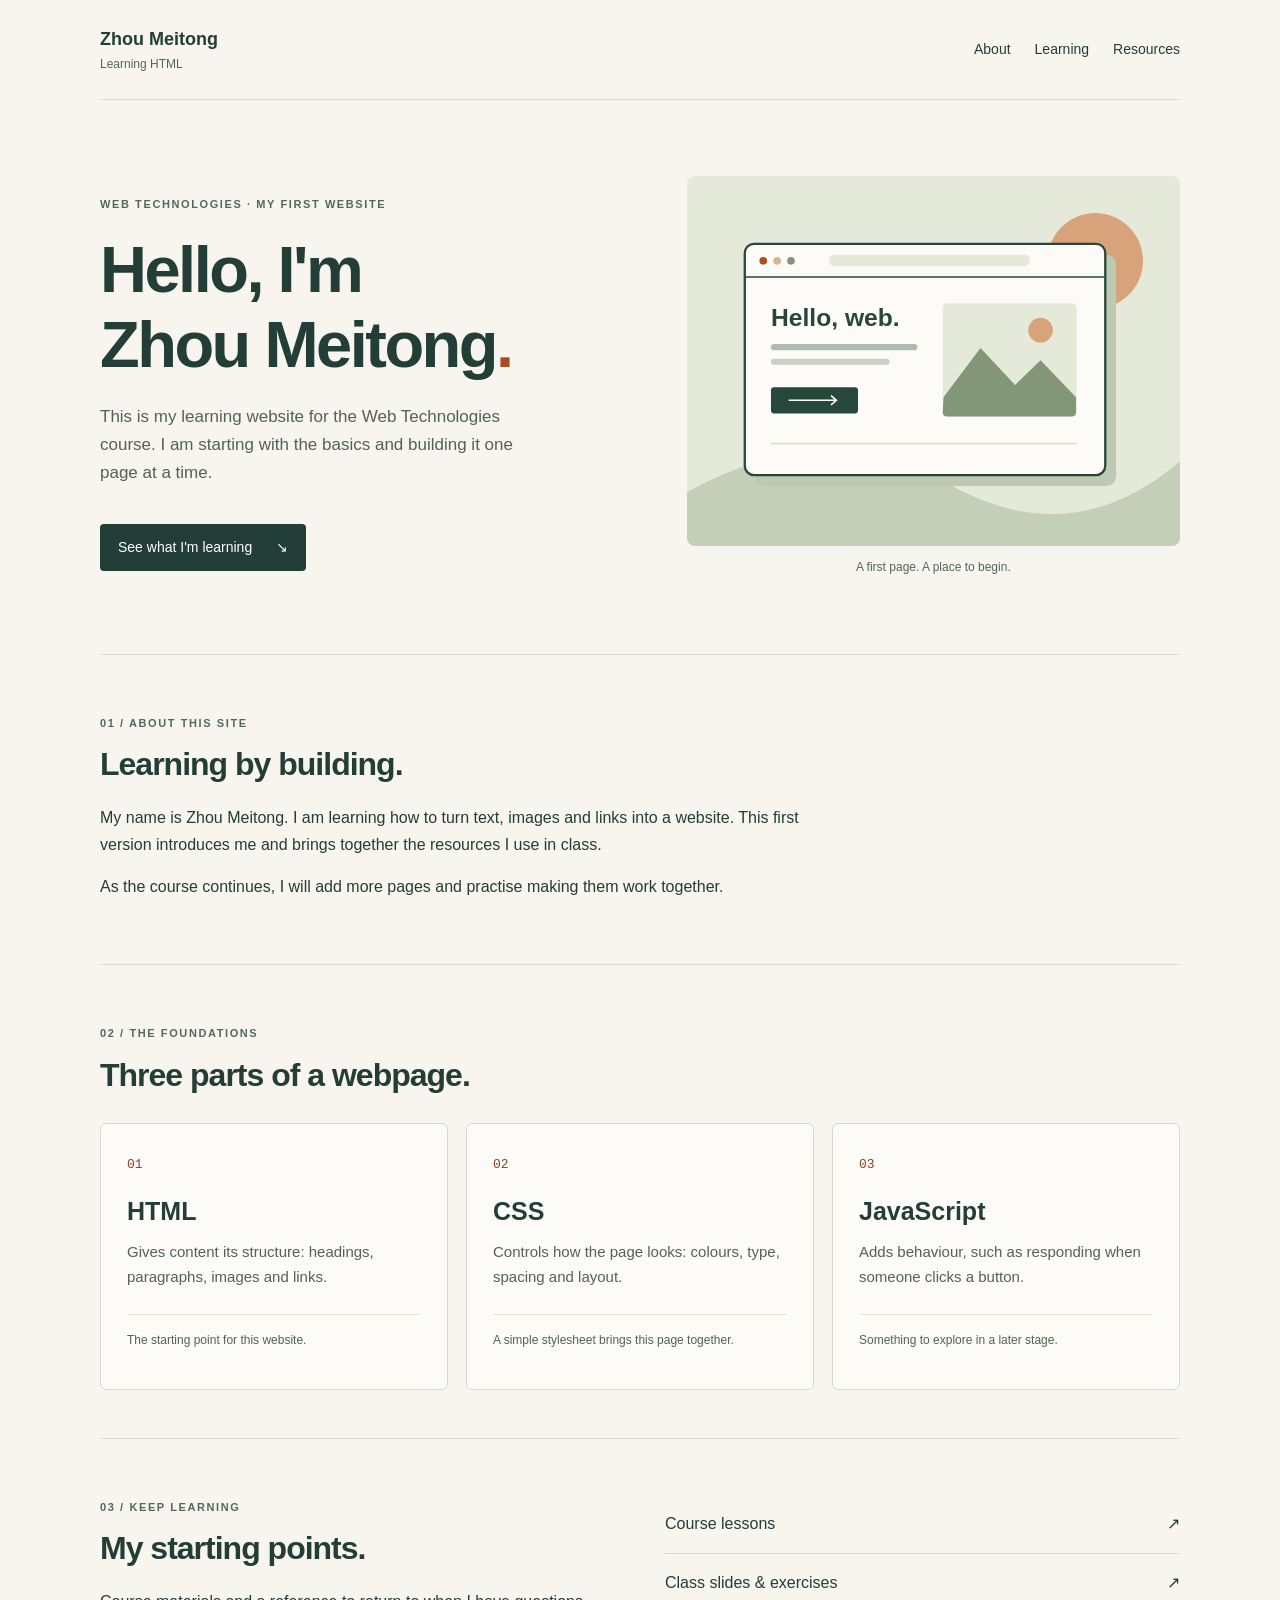
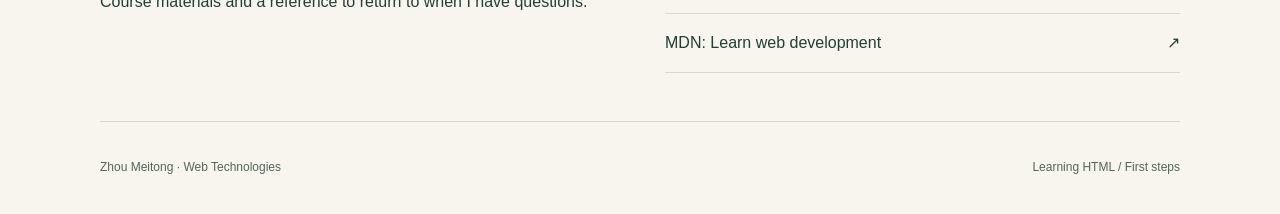
==== index.html @ 3f20404f "Build first learning homepage for Zhou Meitong" ====
<!DOCTYPE html>
<html lang="en">
<head>
  <meta charset="UTF-8">
  <meta name="viewport" content="width=device-width, initial-scale=1.0">
  <meta name="description" content="Zhou Meitong's learning website for Web Technologies: a first step into HTML, CSS and JavaScript.">
  <title>Zhou Meitong | Learning HTML</title>
  <link rel="stylesheet" href="style.css">
</head>
<body>
  <header class="site-header">
    <a class="site-name" href="index.html">Zhou Meitong<span>Learning HTML</span></a>
    <nav aria-label="Main navigation">
      <a href="#about">About</a>
      <a href="#learning">Learning</a>
      <a href="#resources">Resources</a>
    </nav>
  </header>

  <main>
    <section class="hero" aria-labelledby="page-title">
      <div>
        <p class="eyebrow">WEB TECHNOLOGIES · MY FIRST WEBSITE</p>
        <h1 id="page-title">Hello, I'm<br>Zhou Meitong<span class="accent">.</span></h1>
        <p class="intro">This is my learning website for the Web Technologies course. I am starting with the basics and building it one page at a time.</p>
        <a class="button" href="#learning">See what I'm learning <span aria-hidden="true">↘</span></a>
      </div>
      <figure>
        <img src="images/first-page.svg" width="640" height="480" alt="An illustration of a browser window with a heading, text and an image: the building blocks of a webpage.">
        <figcaption>A first page. A place to begin.</figcaption>
      </figure>
    </section>

    <section id="about" class="about section">
      <p class="eyebrow">01 / ABOUT THIS SITE</p>
      <h2>Learning by building.</h2>
      <p>My name is Zhou Meitong. I am learning how to turn text, images and links into a website. This first version introduces me and brings together the resources I use in class.</p>
      <p>As the course continues, I will add more pages and practise making them work together.</p>
    </section>

    <section id="learning" class="section">
      <p class="eyebrow">02 / THE FOUNDATIONS</p>
      <h2>Three parts of a webpage.</h2>
      <div class="cards">
        <article>
          <span class="number">01</span>
          <h3>HTML</h3>
          <p>Gives content its structure: headings, paragraphs, images and links.</p>
          <p class="note">The starting point for this website.</p>
        </article>
        <article>
          <span class="number">02</span>
          <h3>CSS</h3>
          <p>Controls how the page looks: colours, type, spacing and layout.</p>
          <p class="note">A simple stylesheet brings this page together.</p>
        </article>
        <article>
          <span class="number">03</span>
          <h3>JavaScript</h3>
          <p>Adds behaviour, such as responding when someone clicks a button.</p>
          <p class="note">Something to explore in a later stage.</p>
        </article>
      </div>
    </section>

    <section id="resources" class="section resources">
      <div>
        <p class="eyebrow">03 / KEEP LEARNING</p>
        <h2>My starting points.</h2>
        <p>Course materials and a reference to return to when I have questions.</p>
      </div>
      <ul>
        <li><a href="https://webtech.landrock.io/course">Course lessons <span aria-hidden="true">↗</span></a></li>
        <li><a href="https://webtech.landrock.io/sessions">Class slides &amp; exercises <span aria-hidden="true">↗</span></a></li>
        <li><a href="https://developer.mozilla.org/en-US/docs/Learn_web_development">MDN: Learn web development <span aria-hidden="true">↗</span></a></li>
      </ul>
    </section>
  </main>

  <footer class="site-footer">
    <p>Zhou Meitong · Web Technologies</p>
    <p>Learning HTML / First steps</p>
  </footer>
</body>
</html>
---- style.css ----
/* Shared basics: text, colours and comfortable spacing. */
* { box-sizing: border-box; }
html { scroll-padding-top: 24px; }
body {
  margin: 0;
  background: #f7f5ee;
  color: #233e36;
  font-family: Arial, Helvetica, sans-serif;
  line-height: 1.65;
}
a { color: inherit; text-underline-offset: 4px; }
a:hover { color: #8c421f; }
a:focus-visible { outline: 3px solid #a94e24; outline-offset: 6px; }
.site-header, main, .site-footer { width: min(1080px, 90%); margin: 0 auto; }
.site-header { display: flex; justify-content: space-between; align-items: center; gap: 24px; padding: 25px 0; border-bottom: 1px solid #d5dbd0; }
.site-name { text-decoration: none; font-size: 18px; font-weight: bold; }
.site-name span { display: block; font-size: 12px; font-weight: normal; color: #53665c; }
nav { display: flex; flex-wrap: wrap; gap: 24px; font-size: 14px; }
nav a { text-decoration: none; }
.hero { display: grid; grid-template-columns: 1.1fr 1fr; align-items: center; gap: 44px; padding: 76px 0; }
.eyebrow { color: #52685d; font-size: 11px; font-weight: bold; letter-spacing: 1.6px; }
h1, h2, h3 { line-height: 1.15; }
h1 { margin: 20px 0; font-size: clamp(42px, 5.2vw, 65px); letter-spacing: -2.5px; }
h2 { font-size: 32px; letter-spacing: -1px; margin: 14px 0 22px; }
h3 { font-size: 25px; margin: 20px 0 12px; }
.accent { color: #a94e24; }
.intro { max-width: 440px; color: #526257; font-size: 17px; }
.button { display: inline-flex; gap: 24px; margin-top: 20px; padding: 12px 18px; background: #233e36; color: white; text-decoration: none; border-radius: 4px; font-size: 14px; }
.button:hover { background: #385749; color: white; }
figure { margin: 0; }
figure img { display: block; width: 100%; height: auto; border-radius: 8px; }
figcaption { margin-top: 12px; color: #53665c; font-size: 12px; text-align: center; }
.section { padding: 48px 0; border-top: 1px solid #d5dbd0; }
.about p:not(.eyebrow) { max-width: 720px; }
.cards { display: grid; grid-template-columns: repeat(3, 1fr); gap: 18px; margin-top: 30px; }
.cards article { border: 1px solid #d5dbd0; padding: 26px; border-radius: 6px; background: #fcfbf7; }
.number { font-family: monospace; color: #8c421f; font-size: 13px; }
.cards p { color: #526257; font-size: 15px; }
.cards .note { margin-top: 24px; padding-top: 16px; border-top: 1px solid #e2e5dc; font-size: 12px; }
.resources { display: grid; grid-template-columns: 1fr 1fr; gap: 50px; }
.resources ul { list-style: none; padding: 0; margin: 8px 0 0; }
.resources li { border-bottom: 1px solid #d5dbd0; }
.resources a { display: flex; justify-content: space-between; gap: 16px; padding: 16px 0; text-decoration: none; }
.site-footer { display: flex; justify-content: space-between; gap: 16px; border-top: 1px solid #d5dbd0; padding: 24px 0; font-size: 12px; color: #53665c; }
/* On a phone, the same content becomes a single column. */
@media (max-width: 700px) {
  .site-header { align-items: flex-start; flex-direction: column; gap: 16px; }
  nav { gap: 26px; }
  .hero { grid-template-columns: 1fr; gap: 36px; padding: 40px 0; }
  .hero figure { max-width: 480px; }
  .cards, .resources { grid-template-columns: 1fr; gap: 18px; }
  .section { padding: 35px 0; }
  .site-footer { flex-direction: column; gap: 0; }
  .site-footer p { margin: 4px 0; }
}
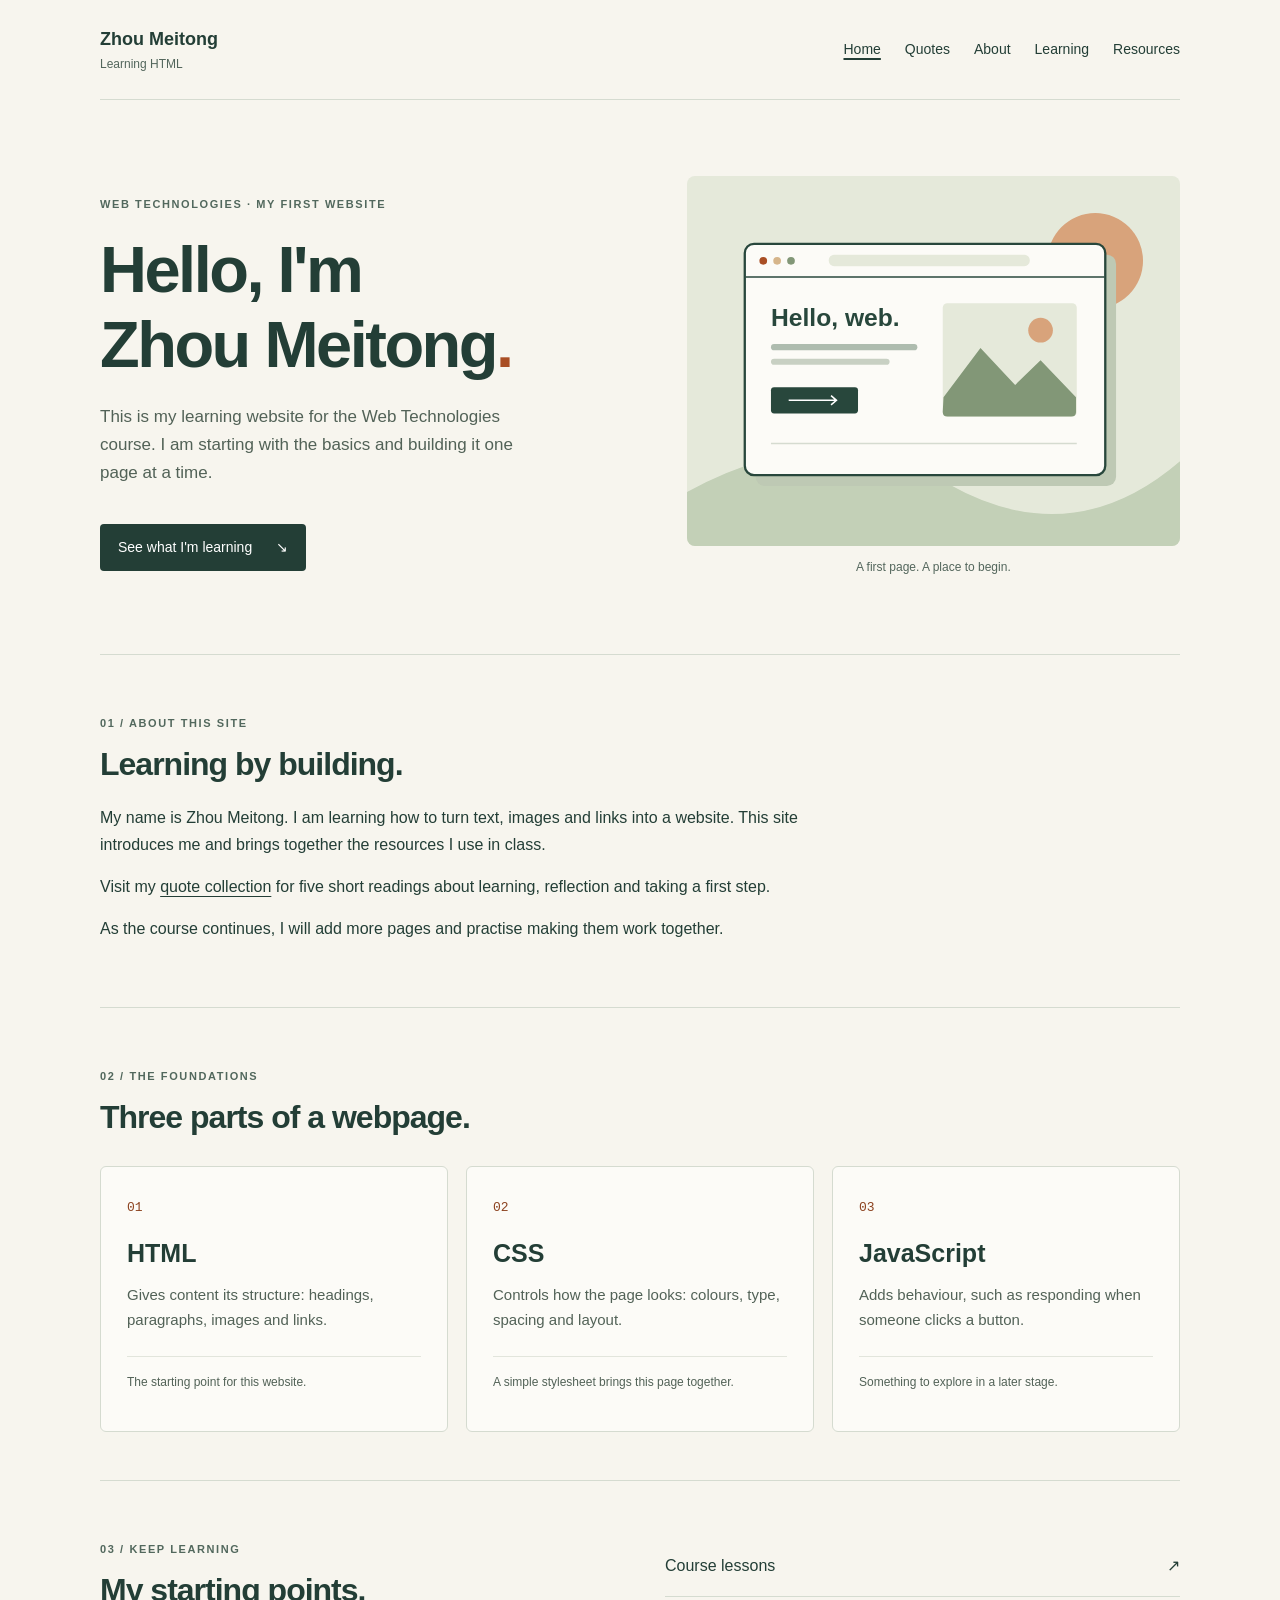
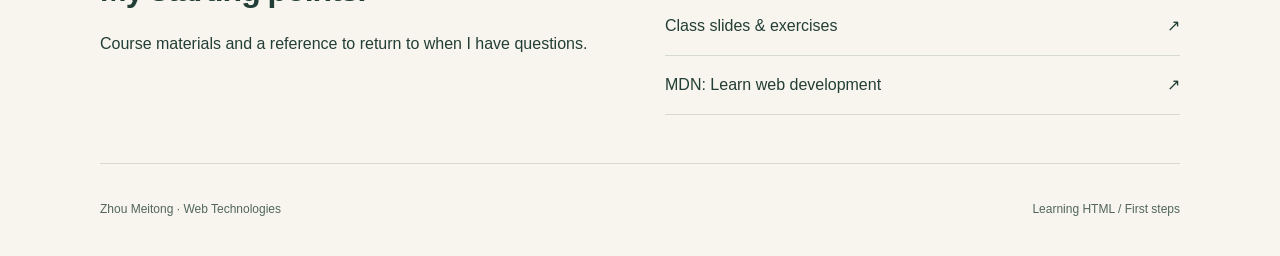
==== commit 27fe0e92: "Add initial five-quote collection with sources" ====
--- a/index.html
+++ b/index.html
@@ -11,6 +11,8 @@
   <header class="site-header">
     <a class="site-name" href="index.html">Zhou Meitong<span>Learning HTML</span></a>
     <nav aria-label="Main navigation">
+      <a href="index.html" aria-current="page">Home</a>
+      <a href="quotes.html">Quotes</a>
       <a href="#about">About</a>
       <a href="#learning">Learning</a>
       <a href="#resources">Resources</a>
@@ -34,7 +36,8 @@
     <section id="about" class="about section">
       <p class="eyebrow">01 / ABOUT THIS SITE</p>
       <h2>Learning by building.</h2>
-      <p>My name is Zhou Meitong. I am learning how to turn text, images and links into a website. This first version introduces me and brings together the resources I use in class.</p>
+      <p>My name is Zhou Meitong. I am learning how to turn text, images and links into a website. This site introduces me and brings together the resources I use in class.</p>
+      <p>Visit my <a href="quotes.html">quote collection</a> for five short readings about learning, reflection and taking a first step.</p>
       <p>As the course continues, I will add more pages and practise making them work together.</p>
     </section>
 
--- a/style.css
+++ b/style.css
@@ -17,6 +17,7 @@
 .site-name span { display: block; font-size: 12px; font-weight: normal; color: #53665c; }
 nav { display: flex; flex-wrap: wrap; gap: 24px; font-size: 14px; }
 nav a { text-decoration: none; }
+nav a[aria-current="page"] { text-decoration: underline; text-decoration-thickness: 2px; }
 .hero { display: grid; grid-template-columns: 1.1fr 1fr; align-items: center; gap: 44px; padding: 76px 0; }
 .eyebrow { color: #52685d; font-size: 11px; font-weight: bold; letter-spacing: 1.6px; }
 h1, h2, h3 { line-height: 1.15; }
@@ -42,6 +43,21 @@
 .resources li { border-bottom: 1px solid #d5dbd0; }
 .resources a { display: flex; justify-content: space-between; gap: 16px; padding: 16px 0; text-decoration: none; }
 .site-footer { display: flex; justify-content: space-between; gap: 16px; border-top: 1px solid #d5dbd0; padding: 24px 0; font-size: 12px; color: #53665c; }
+/* Quote collection: each article contains a quotation and its source. */
+.quotes-intro { padding: 64px 0 52px; max-width: 720px; }
+.quotes-intro .intro { max-width: 580px; }
+.text-link { display: inline-block; margin-top: 16px; font-size: 14px; font-weight: bold; }
+.collection-note { max-width: 720px; color: #526257; font-size: 14px; }
+.quote-list { margin-top: 32px; }
+.quote { padding: 28px 32px; margin-bottom: 20px; border: 1px solid #d5dbd0; border-left: 4px solid #829777; border-radius: 6px; background: #fcfbf7; }
+.quote-label { display: flex; align-items: baseline; gap: 16px; }
+.quote-label h3 { margin: 0; color: #526257; font-size: 14px; font-weight: normal; }
+.quote blockquote { margin: 20px 0 24px; }
+.quote-original { font-family: "Microsoft YaHei", "PingFang SC", sans-serif; font-size: clamp(21px, 2.5vw, 28px); line-height: 1.8; margin: 0 0 12px; }
+.quote-translation { max-width: 720px; color: #526257; font-size: 17px; margin: 0; }
+.quote-source { display: flex; justify-content: space-between; flex-wrap: wrap; gap: 8px 20px; border-top: 1px solid #e2e5dc; padding-top: 16px; font-size: 13px; }
+.quote-source > span { font-weight: bold; }
+.back-link { margin-bottom: 10px; }
 /* On a phone, the same content becomes a single column. */
 @media (max-width: 700px) {
   .site-header { align-items: flex-start; flex-direction: column; gap: 16px; }
@@ -52,4 +68,6 @@
   .section { padding: 35px 0; }
   .site-footer { flex-direction: column; gap: 0; }
   .site-footer p { margin: 4px 0; }
+  .quotes-intro { padding: 40px 0 32px; }
+  .quote { padding: 22px 20px; }
 }
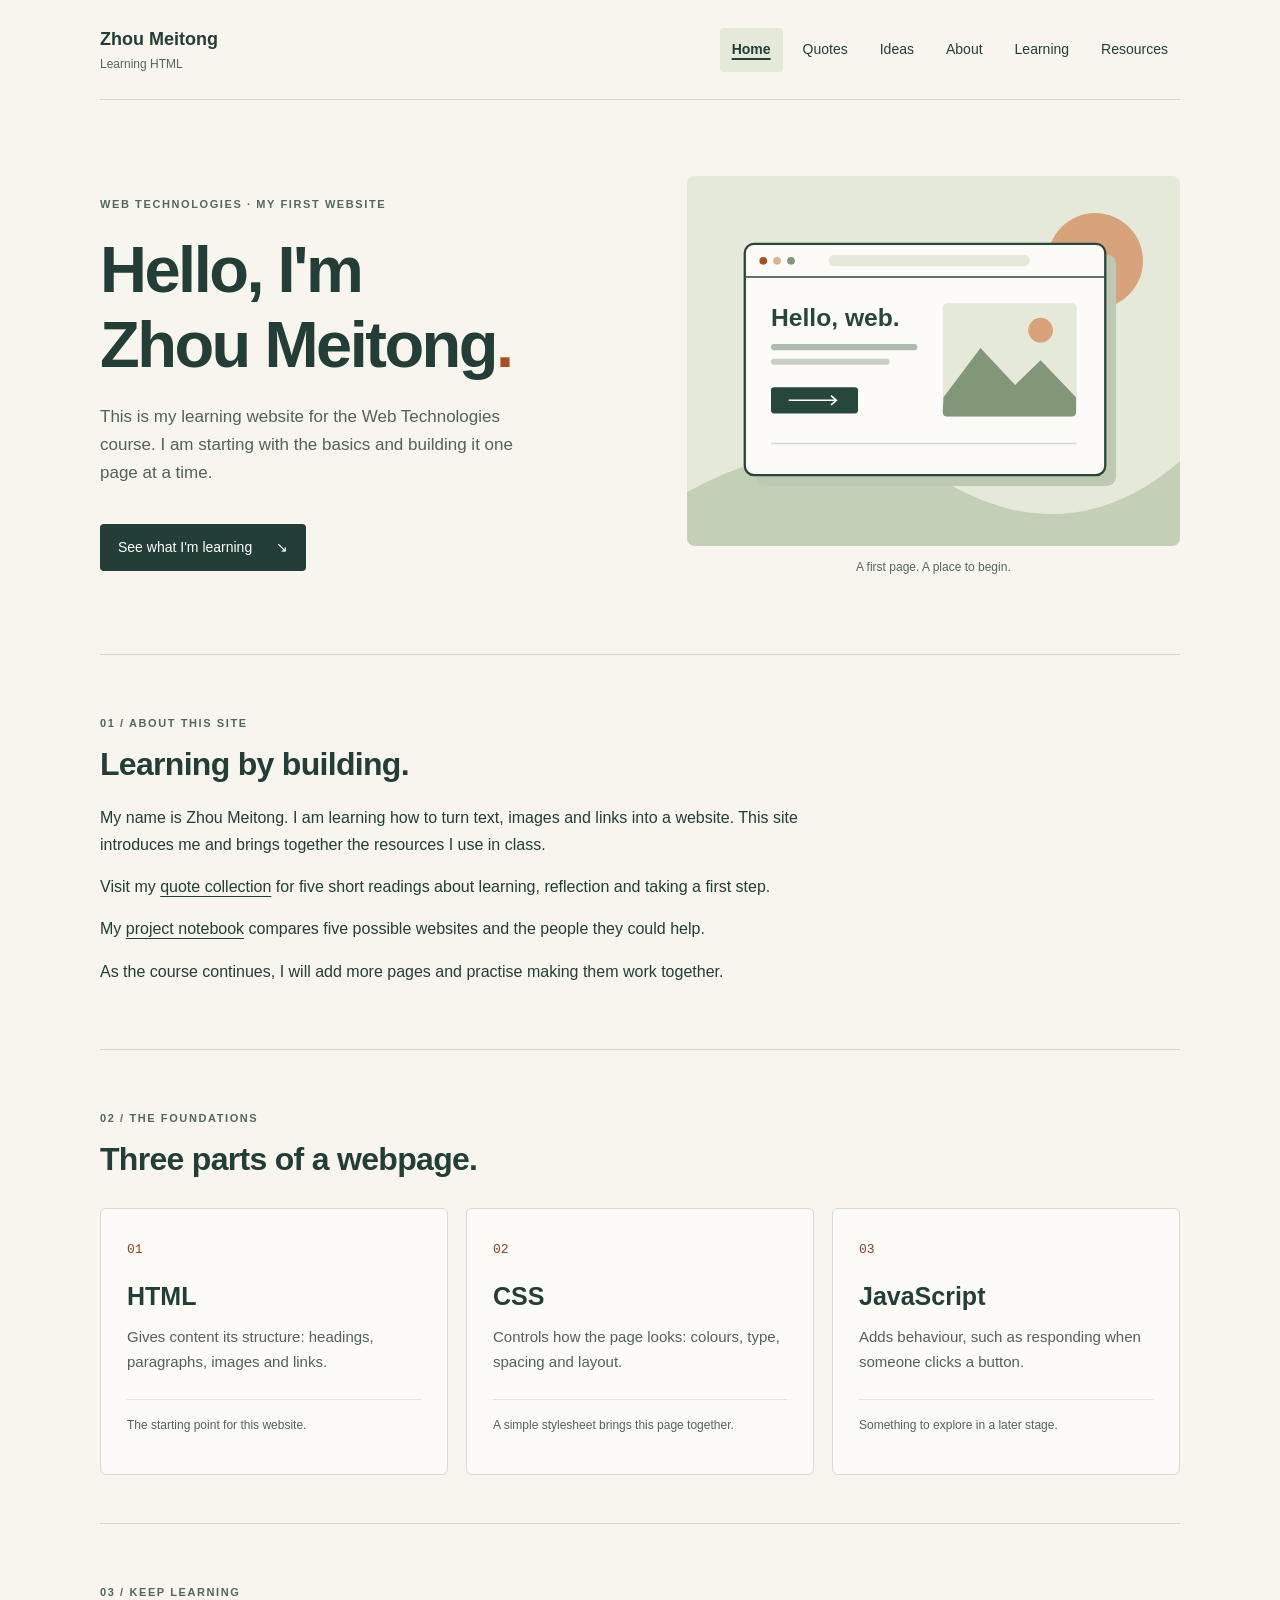
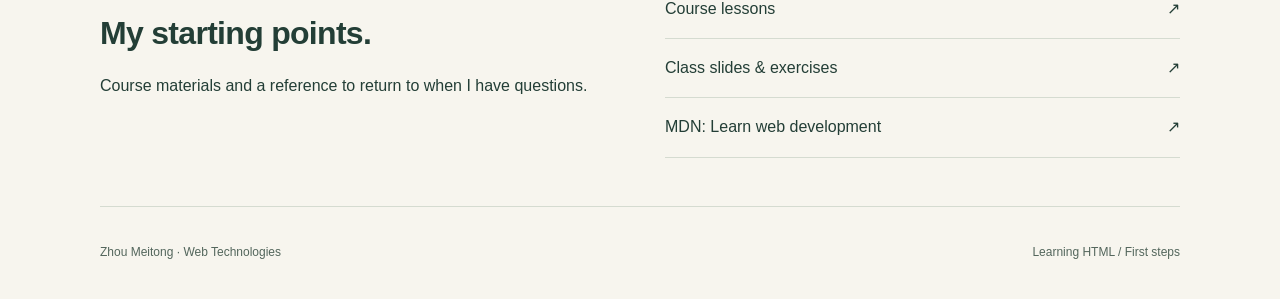
==== commit 442f6ab9: "Add project ideas page and ZM site icons" ====
--- a/index.html
+++ b/index.html
@@ -5,6 +5,8 @@
   <meta name="viewport" content="width=device-width, initial-scale=1.0">
   <meta name="description" content="Zhou Meitong's learning website for Web Technologies: a first step into HTML, CSS and JavaScript.">
   <title>Zhou Meitong | Learning HTML</title>
+  <link rel="icon" href="favicon-32.png" type="image/png" sizes="32x32">
+  <link rel="apple-touch-icon" href="apple-touch-icon.png" sizes="180x180">
   <link rel="stylesheet" href="style.css">
 </head>
 <body>
@@ -13,6 +15,7 @@
     <nav aria-label="Main navigation">
       <a href="index.html" aria-current="page">Home</a>
       <a href="quotes.html">Quotes</a>
+      <a href="project.html">Ideas</a>
       <a href="#about">About</a>
       <a href="#learning">Learning</a>
       <a href="#resources">Resources</a>
@@ -38,6 +41,7 @@
       <h2>Learning by building.</h2>
       <p>My name is Zhou Meitong. I am learning how to turn text, images and links into a website. This site introduces me and brings together the resources I use in class.</p>
       <p>Visit my <a href="quotes.html">quote collection</a> for five short readings about learning, reflection and taking a first step.</p>
+      <p>My <a href="project.html">project notebook</a> compares five possible websites and the people they could help.</p>
       <p>As the course continues, I will add more pages and practise making them work together.</p>
     </section>
 
--- a/style.css
+++ b/style.css
@@ -11,18 +11,33 @@
 a { color: inherit; text-underline-offset: 4px; }
 a:hover { color: #8c421f; }
 a:focus-visible { outline: 3px solid #a94e24; outline-offset: 6px; }
+/* Selection and links use the same colours on both pages. */
+::selection { background: #dce5d1; color: #233e36; }
 .site-header, main, .site-footer { width: min(1080px, 90%); margin: 0 auto; }
-.site-header { display: flex; justify-content: space-between; align-items: center; gap: 24px; padding: 25px 0; border-bottom: 1px solid #d5dbd0; }
+.site-header { display: flex; flex-wrap: wrap; justify-content: space-between; align-items: center; gap: 24px; padding: 25px 0; border-bottom: 1px solid #d5dbd0; }
 .site-name { text-decoration: none; font-size: 18px; font-weight: bold; }
 .site-name span { display: block; font-size: 12px; font-weight: normal; color: #53665c; }
-nav { display: flex; flex-wrap: wrap; gap: 24px; font-size: 14px; }
-nav a { text-decoration: none; }
-nav a[aria-current="page"] { text-decoration: underline; text-decoration-thickness: 2px; }
+nav { display: flex; flex-wrap: wrap; gap: 4px 8px; font-size: 14px; }
+nav a {
+  display: inline-flex;
+  align-items: center;
+  min-height: 44px;
+  padding: 8px 12px;
+  border-radius: 4px;
+  text-decoration: none;
+}
+nav a:hover { background: #eceee3; }
+nav a[aria-current="page"] {
+  background: #e5e9da;
+  font-weight: bold;
+  text-decoration: underline;
+  text-decoration-thickness: 2px;
+}
 .hero { display: grid; grid-template-columns: 1.1fr 1fr; align-items: center; gap: 44px; padding: 76px 0; }
 .eyebrow { color: #52685d; font-size: 11px; font-weight: bold; letter-spacing: 1.6px; }
 h1, h2, h3 { line-height: 1.15; }
 h1 { margin: 20px 0; font-size: clamp(42px, 5.2vw, 65px); letter-spacing: -2.5px; }
-h2 { font-size: 32px; letter-spacing: -1px; margin: 14px 0 22px; }
+h2 { font-size: clamp(26px, 3vw, 32px); letter-spacing: -0.7px; margin: 14px 0 22px; }
 h3 { font-size: 25px; margin: 20px 0 12px; }
 .accent { color: #a94e24; }
 .intro { max-width: 440px; color: #526257; font-size: 17px; }
@@ -33,7 +48,7 @@
 figcaption { margin-top: 12px; color: #53665c; font-size: 12px; text-align: center; }
 .section { padding: 48px 0; border-top: 1px solid #d5dbd0; }
 .about p:not(.eyebrow) { max-width: 720px; }
-.cards { display: grid; grid-template-columns: repeat(3, 1fr); gap: 18px; margin-top: 30px; }
+.cards { display: grid; grid-template-columns: repeat(3, minmax(0, 1fr)); gap: 18px; margin-top: 30px; }
 .cards article { border: 1px solid #d5dbd0; padding: 26px; border-radius: 6px; background: #fcfbf7; }
 .number { font-family: monospace; color: #8c421f; font-size: 13px; }
 .cards p { color: #526257; font-size: 15px; }
@@ -46,22 +61,50 @@
 /* Quote collection: each article contains a quotation and its source. */
 .quotes-intro { padding: 64px 0 52px; max-width: 720px; }
 .quotes-intro .intro { max-width: 580px; }
-.text-link { display: inline-block; margin-top: 16px; font-size: 14px; font-weight: bold; }
+.text-link { display: inline-block; margin-top: 16px; padding: 10px 0; min-height: 44px; font-size: 14px; font-weight: bold; }
 .collection-note { max-width: 720px; color: #526257; font-size: 14px; }
-.quote-list { margin-top: 32px; }
-.quote { padding: 28px 32px; margin-bottom: 20px; border: 1px solid #d5dbd0; border-left: 4px solid #829777; border-radius: 6px; background: #fcfbf7; }
+.quote-list { margin-top: 32px; max-width: 52rem; }
+/* The box model: margin separates cards; padding keeps text off the border. */
+.quote {
+  margin-bottom: 24px;
+  padding: 32px 36px;
+  border: 1px solid #d5dbd0;
+  border-left: 4px solid #829777;
+  border-radius: 6px;
+  background: #fcfbf7;
+}
 .quote-label { display: flex; align-items: baseline; gap: 16px; }
-.quote-label h3 { margin: 0; color: #526257; font-size: 14px; font-weight: normal; }
-.quote blockquote { margin: 20px 0 24px; }
-.quote-original { font-family: "Microsoft YaHei", "PingFang SC", sans-serif; font-size: clamp(21px, 2.5vw, 28px); line-height: 1.8; margin: 0 0 12px; }
-.quote-translation { max-width: 720px; color: #526257; font-size: 17px; margin: 0; }
+.quote-label .number { padding: 3px 8px; border-radius: 3px; background: #f2e9dc; }
+.quote-label h3 { margin: 0; color: #526257; font-size: 14px; font-weight: bold; }
+.quote blockquote { margin: 24px 0; }
+/* Serif type distinguishes the original quotation from its explanation. */
+.quote-original {
+  font-family: "Noto Serif CJK SC", "Songti SC", SimSun, serif;
+  font-size: clamp(23px, 2.5vw, 30px);
+  line-height: 1.8;
+  margin: 0 0 16px;
+}
+.quote-translation { max-width: 62ch; color: #526257; font-size: 17px; line-height: 1.8; margin: 0; }
 .quote-source { display: flex; justify-content: space-between; flex-wrap: wrap; gap: 8px 20px; border-top: 1px solid #e2e5dc; padding-top: 16px; font-size: 13px; }
 .quote-source > span { font-weight: bold; }
+.quote-source a { padding: 4px 0; overflow-wrap: anywhere; }
 .back-link { margin-bottom: 10px; }
+/* Project notebook: an unordered idea list, audience pairs and ordered steps. */
+.idea-list { list-style: none; padding: 0; margin: 28px 0 0; max-width: 52rem; }
+.idea-list li { padding: 24px 28px; margin-bottom: 16px; background: #fcfbf7; border: 1px solid #d5dbd0; border-left: 4px solid #829777; border-radius: 6px; }
+.idea-list h3 { margin: 0 0 12px; }
+.idea-list p { margin: 0; color: #526257; }
+.audience-list { max-width: 52rem; }
+.audience-list > div { padding: 20px 0; border-bottom: 1px solid #d5dbd0; }
+.audience-list dt { font-weight: bold; margin-bottom: 8px; }
+.audience-list dd { margin-left: 0; color: #526257; }
+.page-plan, .build-steps { max-width: 48rem; padding-left: 24px; }
+.page-plan li, .build-steps li { margin-bottom: 16px; padding-left: 6px; }
+.build-steps li::marker { color: #8c421f; font-weight: bold; }
 /* On a phone, the same content becomes a single column. */
 @media (max-width: 700px) {
   .site-header { align-items: flex-start; flex-direction: column; gap: 16px; }
-  nav { gap: 26px; }
+  nav { gap: 4px; }
   .hero { grid-template-columns: 1fr; gap: 36px; padding: 40px 0; }
   .hero figure { max-width: 480px; }
   .cards, .resources { grid-template-columns: 1fr; gap: 18px; }
@@ -69,5 +112,6 @@
   .site-footer { flex-direction: column; gap: 0; }
   .site-footer p { margin: 4px 0; }
   .quotes-intro { padding: 40px 0 32px; }
-  .quote { padding: 22px 20px; }
+  .quote { padding: 24px 20px; }
+  .quote-source { flex-direction: column; gap: 8px; }
 }
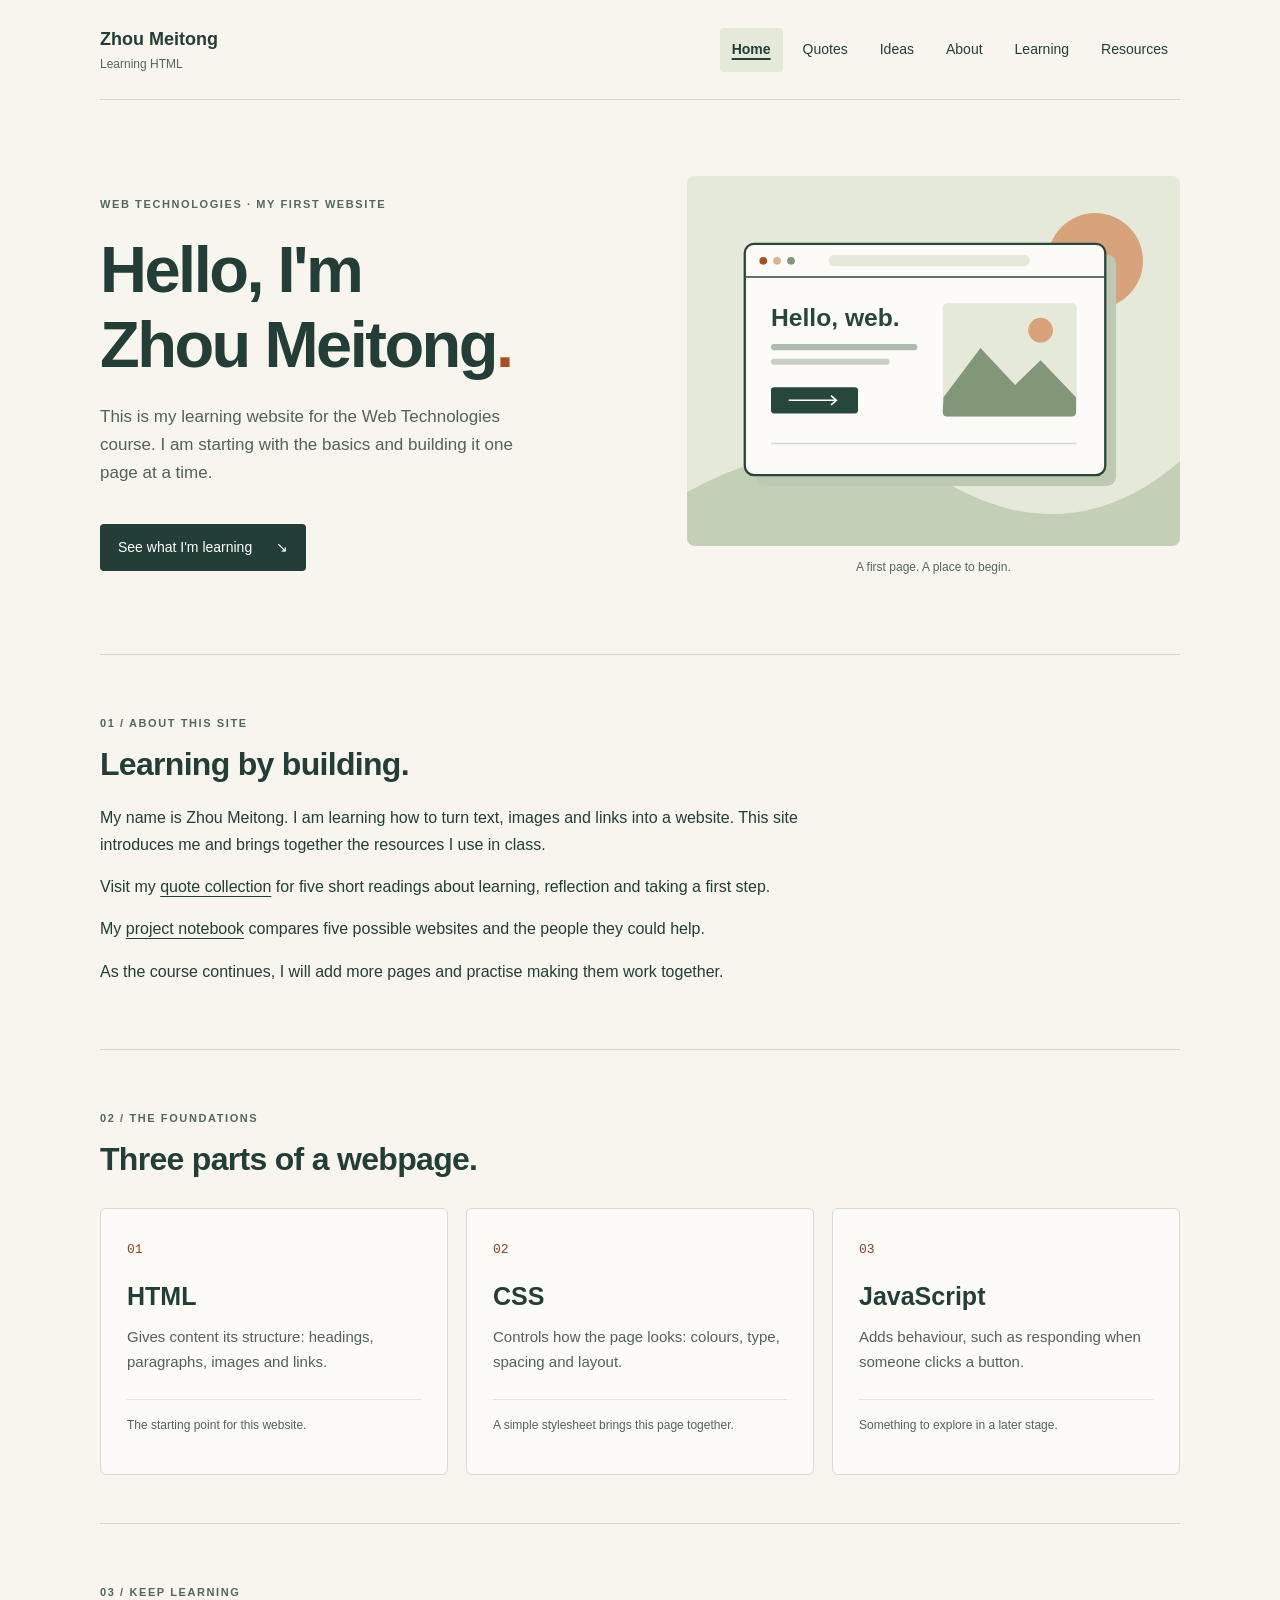
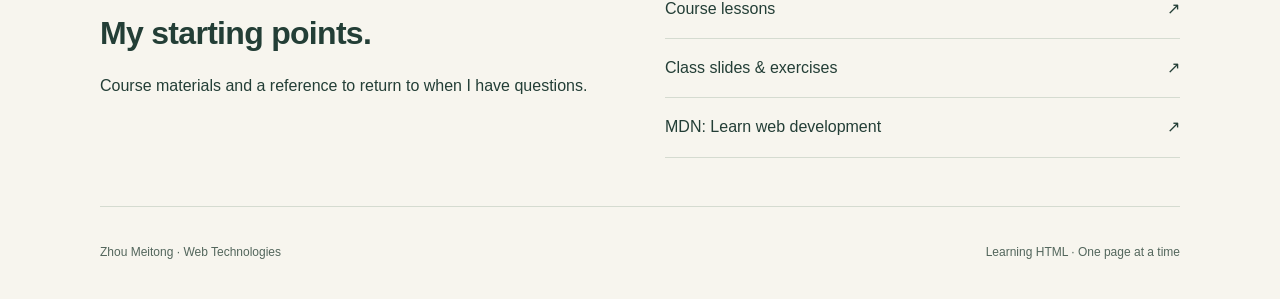
==== commit d3766a6d: "Share navigation and footer across all pages" ====
--- a/index.html
+++ b/index.html
@@ -10,16 +10,8 @@
   <link rel="stylesheet" href="style.css">
 </head>
 <body>
-  <header class="site-header">
-    <a class="site-name" href="index.html">Zhou Meitong<span>Learning HTML</span></a>
-    <nav aria-label="Main navigation">
-      <a href="index.html" aria-current="page">Home</a>
-      <a href="quotes.html">Quotes</a>
-      <a href="project.html">Ideas</a>
-      <a href="#about">About</a>
-      <a href="#learning">Learning</a>
-      <a href="#resources">Resources</a>
-    </nav>
+  <header id="site-header" class="site-header">
+    <noscript>Enable JavaScript to display the shared navigation.</noscript>
   </header>
 
   <main>
@@ -84,9 +76,7 @@
     </section>
   </main>
 
-  <footer class="site-footer">
-    <p>Zhou Meitong · Web Technologies</p>
-    <p>Learning HTML / First steps</p>
-  </footer>
+  <footer id="site-footer" class="site-footer"></footer>
+  <script src="nav.js"></script>
 </body>
 </html>
--- a/style.css
+++ b/style.css
@@ -58,6 +58,7 @@
 .resources li { border-bottom: 1px solid #d5dbd0; }
 .resources a { display: flex; justify-content: space-between; gap: 16px; padding: 16px 0; text-decoration: none; }
 .site-footer { display: flex; justify-content: space-between; gap: 16px; border-top: 1px solid #d5dbd0; padding: 24px 0; font-size: 12px; color: #53665c; }
+.part-error { margin: 0; color: #8c421f; font-size: 14px; }
 /* Quote collection: each article contains a quotation and its source. */
 .quotes-intro { padding: 64px 0 52px; max-width: 720px; }
 .quotes-intro .intro { max-width: 580px; }
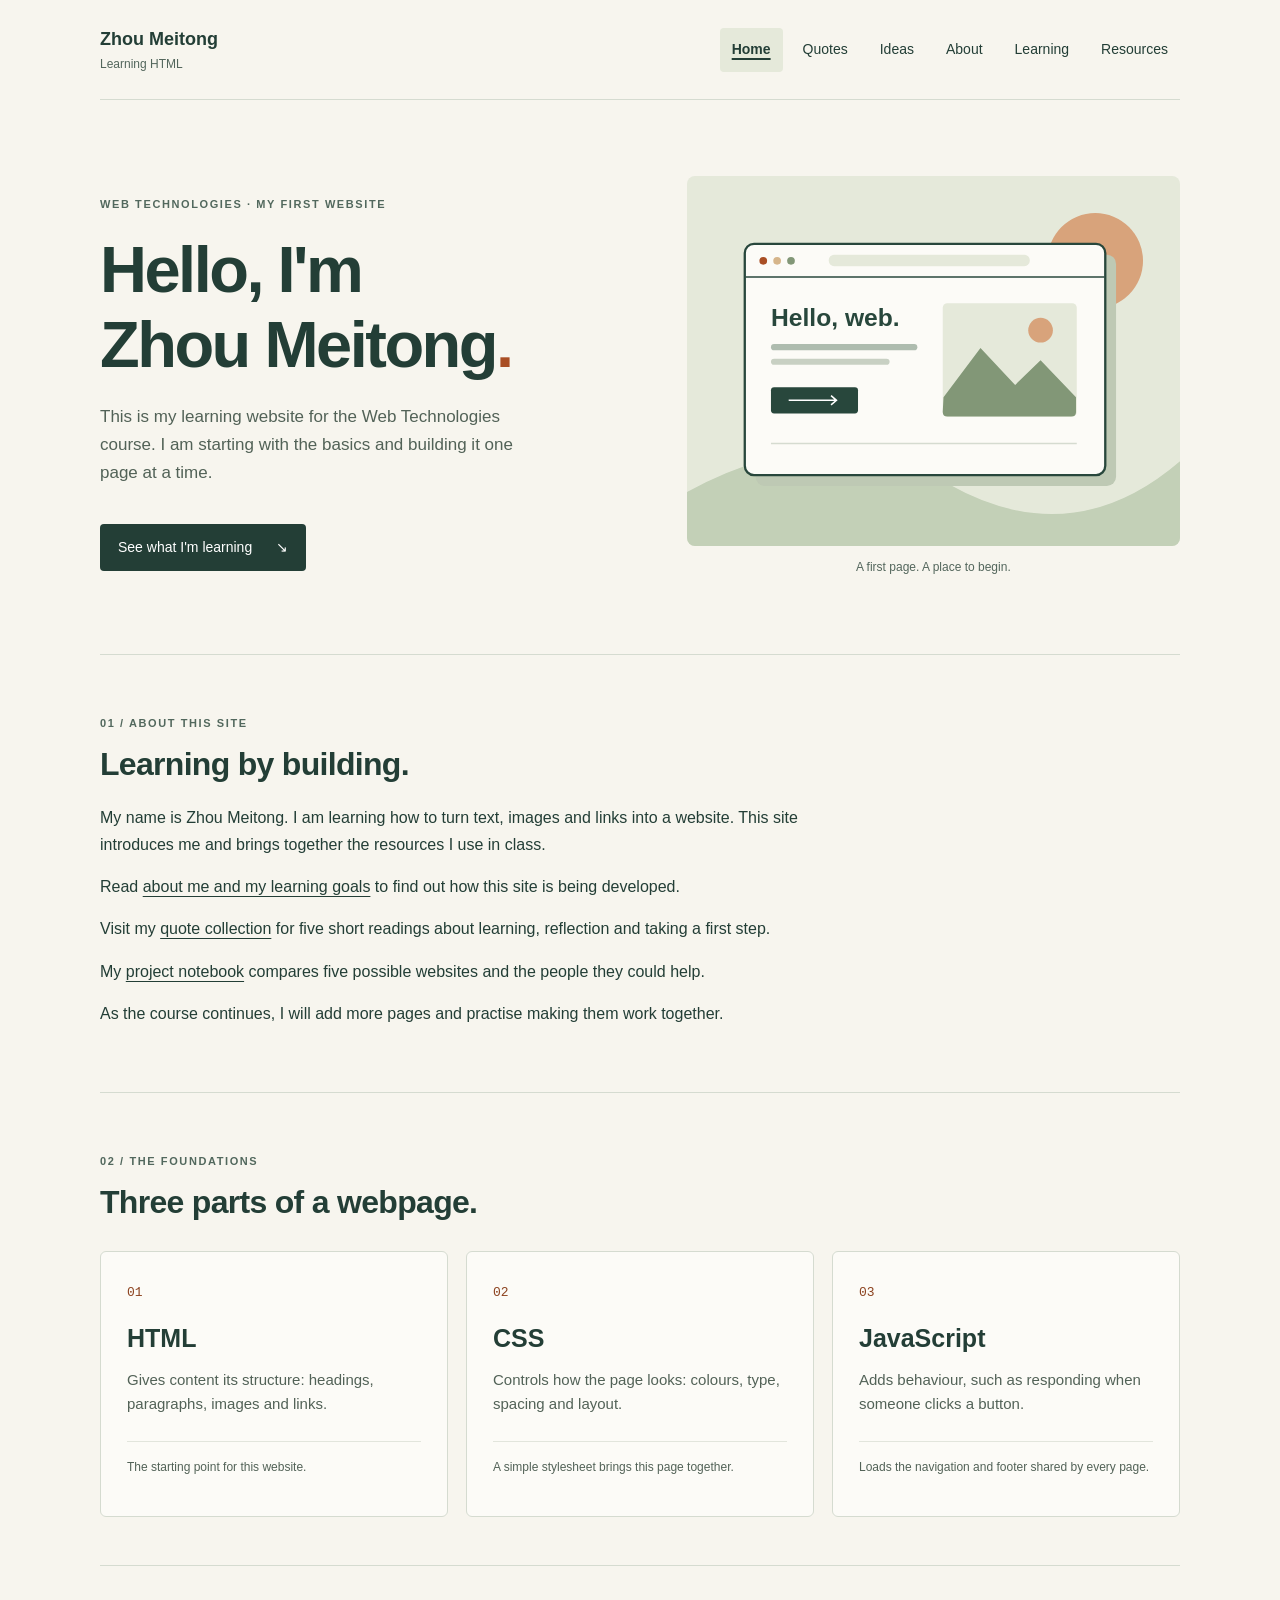
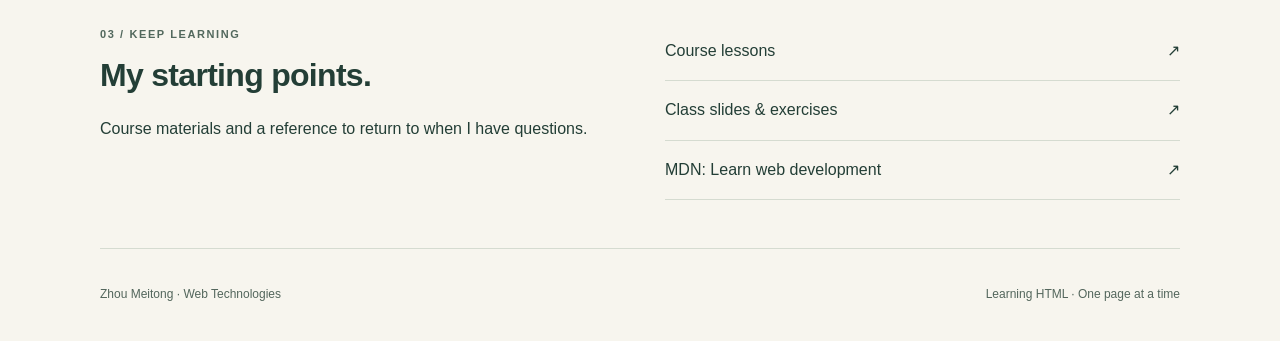
==== commit a990901c: "Add About page and complete four-page navigation" ====
--- a/index.html
+++ b/index.html
@@ -32,6 +32,7 @@
       <p class="eyebrow">01 / ABOUT THIS SITE</p>
       <h2>Learning by building.</h2>
       <p>My name is Zhou Meitong. I am learning how to turn text, images and links into a website. This site introduces me and brings together the resources I use in class.</p>
+      <p>Read <a href="about.html">about me and my learning goals</a> to find out how this site is being developed.</p>
       <p>Visit my <a href="quotes.html">quote collection</a> for five short readings about learning, reflection and taking a first step.</p>
       <p>My <a href="project.html">project notebook</a> compares five possible websites and the people they could help.</p>
       <p>As the course continues, I will add more pages and practise making them work together.</p>
@@ -57,7 +58,7 @@
           <span class="number">03</span>
           <h3>JavaScript</h3>
           <p>Adds behaviour, such as responding when someone clicks a button.</p>
-          <p class="note">Something to explore in a later stage.</p>
+          <p class="note">Loads the navigation and footer shared by every page.</p>
         </article>
       </div>
     </section>
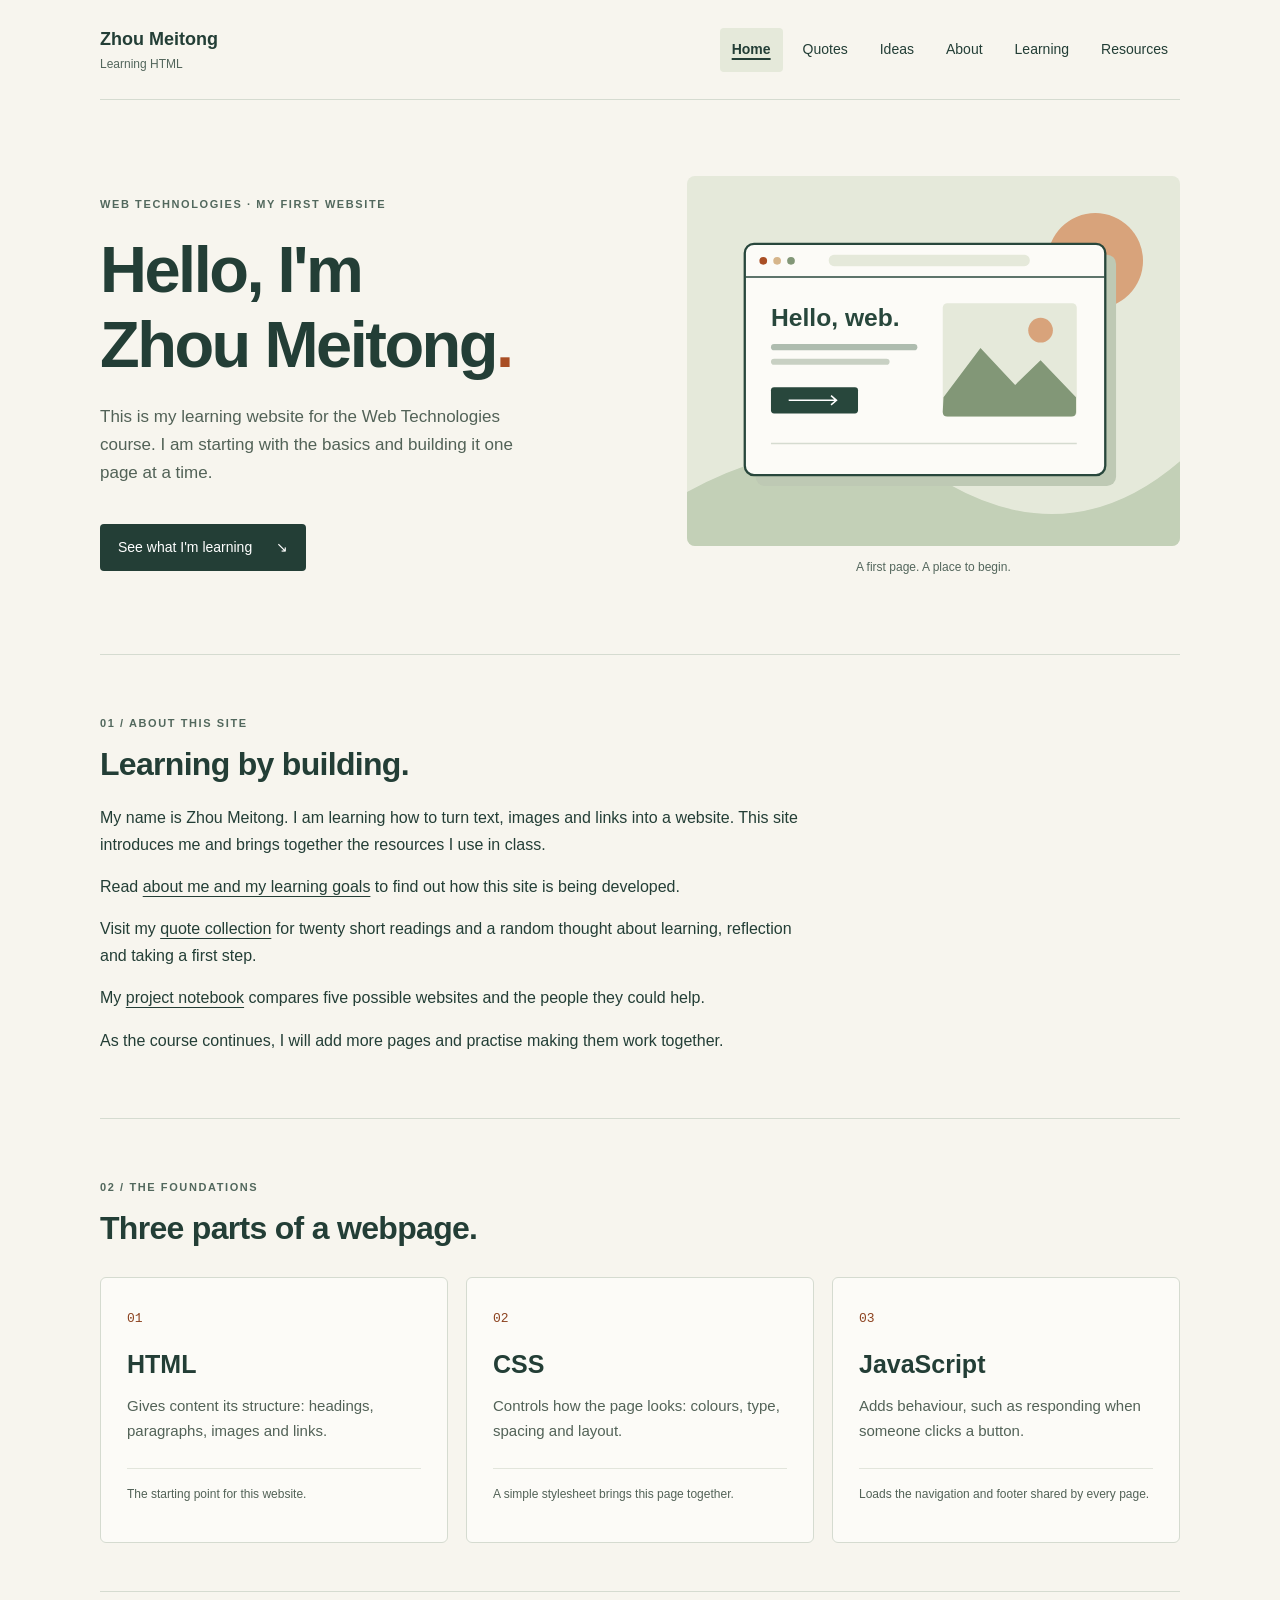
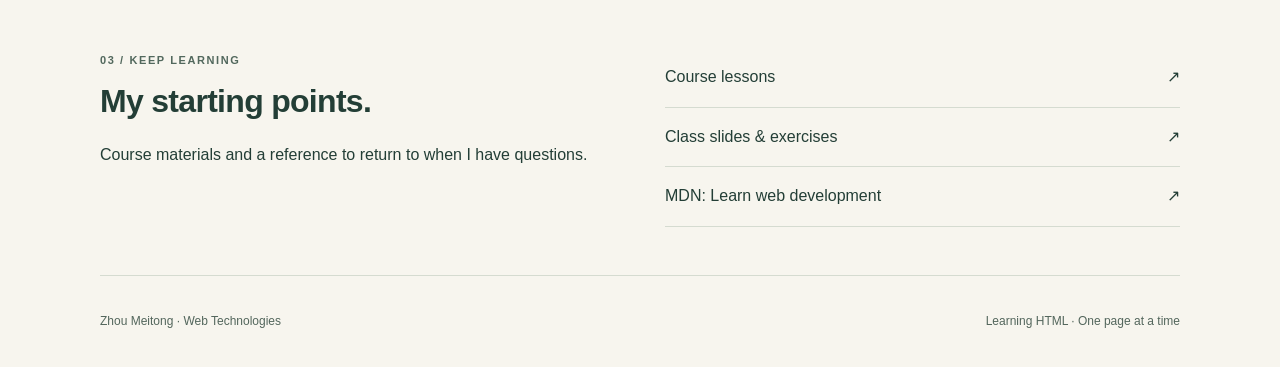
==== commit 586705dc: "Expand collection to twenty quotes and add random display" ====
--- a/index.html
+++ b/index.html
@@ -33,7 +33,7 @@
       <h2>Learning by building.</h2>
       <p>My name is Zhou Meitong. I am learning how to turn text, images and links into a website. This site introduces me and brings together the resources I use in class.</p>
       <p>Read <a href="about.html">about me and my learning goals</a> to find out how this site is being developed.</p>
-      <p>Visit my <a href="quotes.html">quote collection</a> for five short readings about learning, reflection and taking a first step.</p>
+      <p>Visit my <a href="quotes.html">quote collection</a> for twenty short readings and a random thought about learning, reflection and taking a first step.</p>
       <p>My <a href="project.html">project notebook</a> compares five possible websites and the people they could help.</p>
       <p>As the course continues, I will add more pages and practise making them work together.</p>
     </section>
--- a/style.css
+++ b/style.css
@@ -90,6 +90,15 @@
 .quote-source > span { font-weight: bold; }
 .quote-source a { padding: 4px 0; overflow-wrap: anywhere; }
 .back-link { margin-bottom: 10px; }
+/* The random panel reuses the collection's quote and source typography. */
+.random-quote { margin-top: 28px; padding: 28px; background: #e5e9da; border: 1px solid #c5d0ba; border-radius: 6px; }
+.random-quote h2 { font-size: 24px; margin-top: 0; }
+.random-quote blockquote { margin: 20px 0; }
+.random-count { color: #526257; font-size: 12px; }
+.random-quote .quote-source { border-color: #c5d0ba; }
+button.button { font-family: inherit; line-height: inherit; border: 0; cursor: pointer; min-height: 44px; }
+button:focus-visible { outline: 3px solid #a94e24; outline-offset: 5px; }
+button:disabled { opacity: 0.65; cursor: default; }
 /* Project notebook: an unordered idea list, audience pairs and ordered steps. */
 .idea-list { list-style: none; padding: 0; margin: 28px 0 0; max-width: 52rem; }
 .idea-list li { padding: 24px 28px; margin-bottom: 16px; background: #fcfbf7; border: 1px solid #d5dbd0; border-left: 4px solid #829777; border-radius: 6px; }
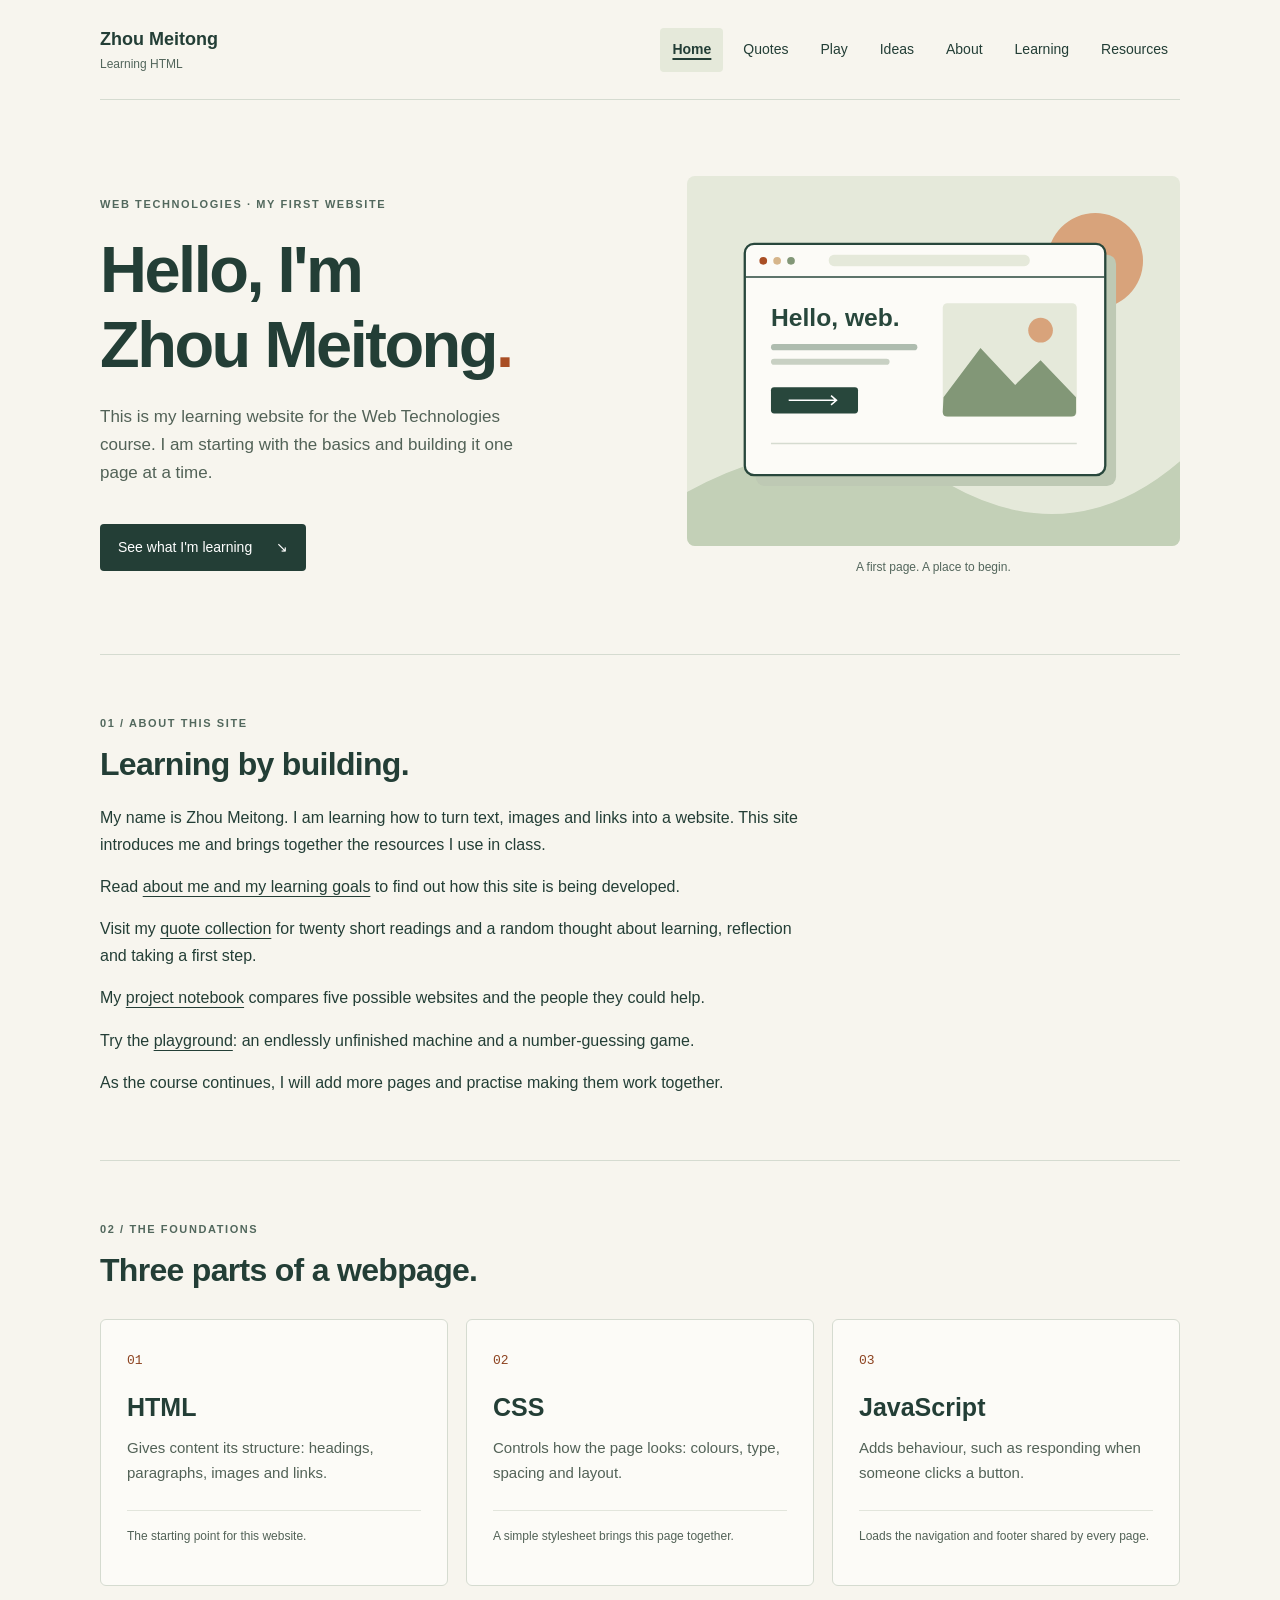
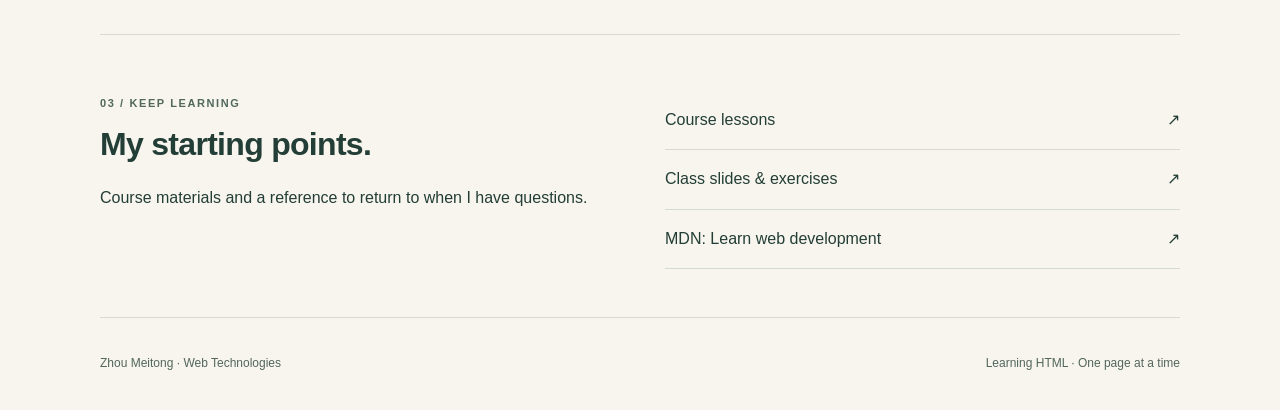
==== commit 2e7ee4f7: "Add useless machine and guessing game; finish site integration" ====
--- a/index.html
+++ b/index.html
@@ -35,6 +35,7 @@
       <p>Read <a href="about.html">about me and my learning goals</a> to find out how this site is being developed.</p>
       <p>Visit my <a href="quotes.html">quote collection</a> for twenty short readings and a random thought about learning, reflection and taking a first step.</p>
       <p>My <a href="project.html">project notebook</a> compares five possible websites and the people they could help.</p>
+      <p>Try the <a href="machine.html">playground</a>: an endlessly unfinished machine and a number-guessing game.</p>
       <p>As the course continues, I will add more pages and practise making them work together.</p>
     </section>
 
